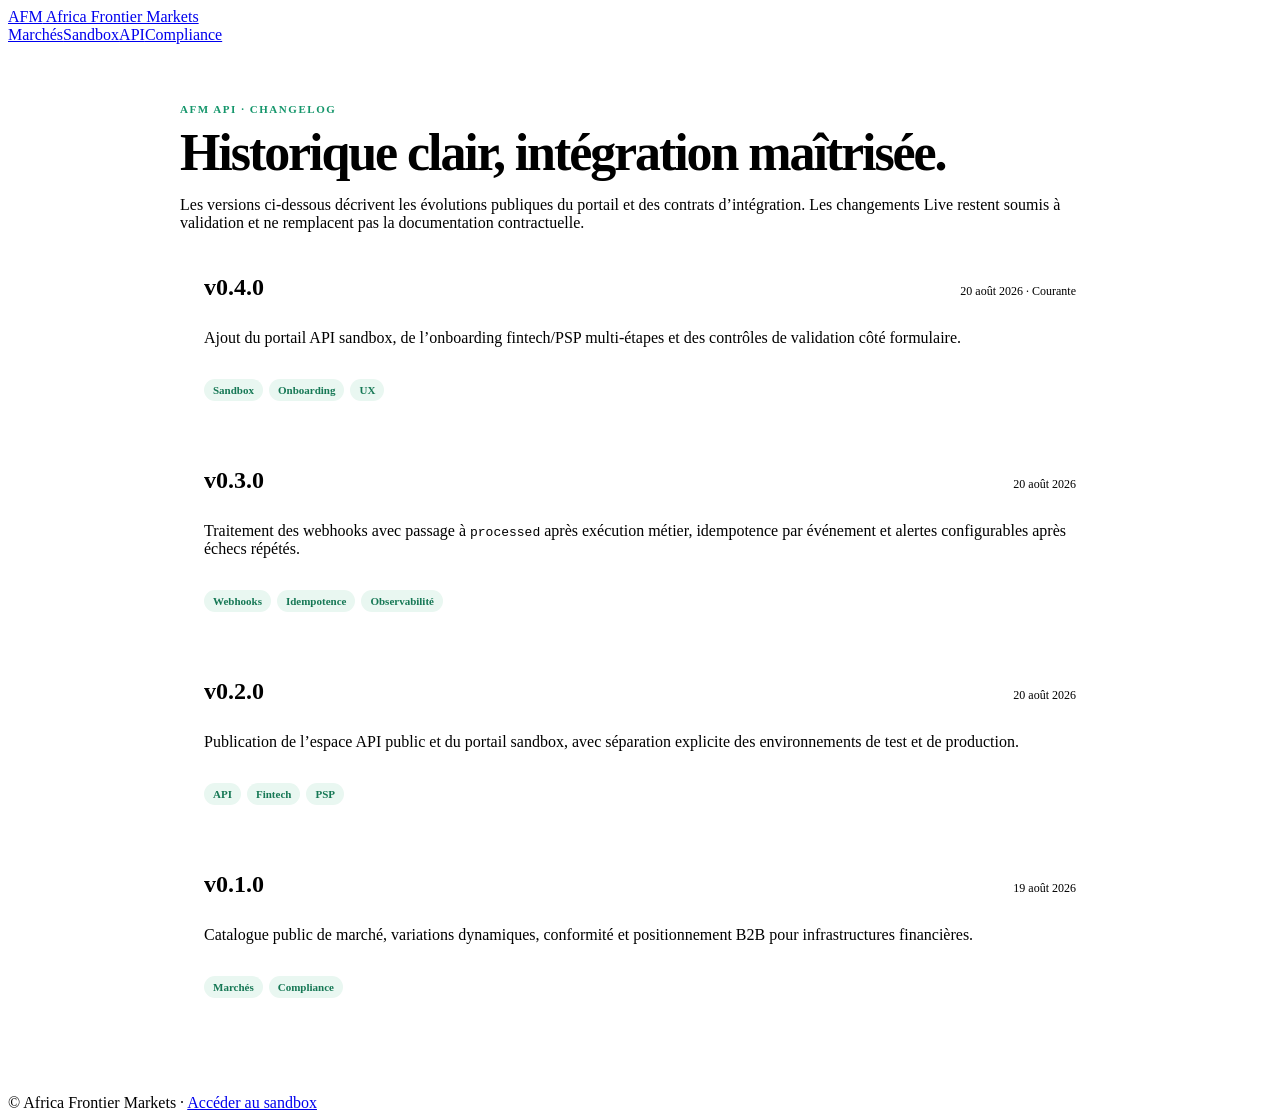
==== public/changelog.html @ 487e213a "feat: expose FrontierPay onboarding and API changelog" ====
<!doctype html>
<html lang="fr">
<head>
  <meta charset="utf-8" />
  <meta name="viewport" content="width=device-width, initial-scale=1" />
  <title>AFM API Changelog</title>
  <link rel="stylesheet" href="/static/afm-web.css" />
  <style>.log-wrap{max-width:920px;margin:0 auto;padding:48px 24px 72px}.log-kicker{color:#15966b;font-size:11px;font-weight:850;letter-spacing:.14em;text-transform:uppercase}.log-title{font-size:clamp(30px,5vw,52px);line-height:1.03;letter-spacing:-.04em;margin:10px 0 14px}.log-card{background:#fff;border:1px solid var(--line);border-radius:16px;padding:24px;margin-top:18px}.log-card header{display:flex;justify-content:space-between;gap:15px;align-items:baseline;border-bottom:1px solid var(--line);padding-bottom:12px}.log-card h2{margin:0}.log-date{font-size:12px;color:var(--muted)}.log-tag{display:inline-block;margin:16px 6px 0 0;padding:5px 9px;border-radius:999px;background:#e9f7f1;color:#167855;font-size:11px;font-weight:850}.log-muted{color:var(--muted)}@media(max-width:700px){.log-wrap{padding:32px 15px 54px}.log-card header{display:block}.log-date{display:block;margin-top:6px}}</style>
</head>
<body>
<header class="topbar"><div class="shell nav"><a href="/" class="brand"><span>AFM</span> Africa Frontier Markets</a><nav><a href="/">Marchés</a><a href="/sandbox">Sandbox</a><a href="/#api">API</a><a href="/#compliance">Compliance</a></nav></div></header>
<main class="log-wrap"><p class="log-kicker">AFM API · CHANGELOG</p><h1 class="log-title">Historique clair, intégration maîtrisée.</h1><p class="log-muted">Les versions ci-dessous décrivent les évolutions publiques du portail et des contrats d’intégration. Les changements Live restent soumis à validation et ne remplacent pas la documentation contractuelle.</p>
<section class="log-card"><header><h2>v0.4.0</h2><span class="log-date">20 août 2026 · Courante</span></header><p>Ajout du portail API sandbox, de l’onboarding fintech/PSP multi-étapes et des contrôles de validation côté formulaire.</p><span class="log-tag">Sandbox</span><span class="log-tag">Onboarding</span><span class="log-tag">UX</span></section>
<section class="log-card"><header><h2>v0.3.0</h2><span class="log-date">20 août 2026</span></header><p>Traitement des webhooks avec passage à <code>processed</code> après exécution métier, idempotence par événement et alertes configurables après échecs répétés.</p><span class="log-tag">Webhooks</span><span class="log-tag">Idempotence</span><span class="log-tag">Observabilité</span></section>
<section class="log-card"><header><h2>v0.2.0</h2><span class="log-date">20 août 2026</span></header><p>Publication de l’espace API public et du portail sandbox, avec séparation explicite des environnements de test et de production.</p><span class="log-tag">API</span><span class="log-tag">Fintech</span><span class="log-tag">PSP</span></section>
<section class="log-card"><header><h2>v0.1.0</h2><span class="log-date">19 août 2026</span></header><p>Catalogue public de marché, variations dynamiques, conformité et positionnement B2B pour infrastructures financières.</p><span class="log-tag">Marchés</span><span class="log-tag">Compliance</span></section>
</main><footer class="site-footer"><div class="shell">© Africa Frontier Markets · <a href="/sandbox">Accéder au sandbox</a></div></footer>
</body>
</html>
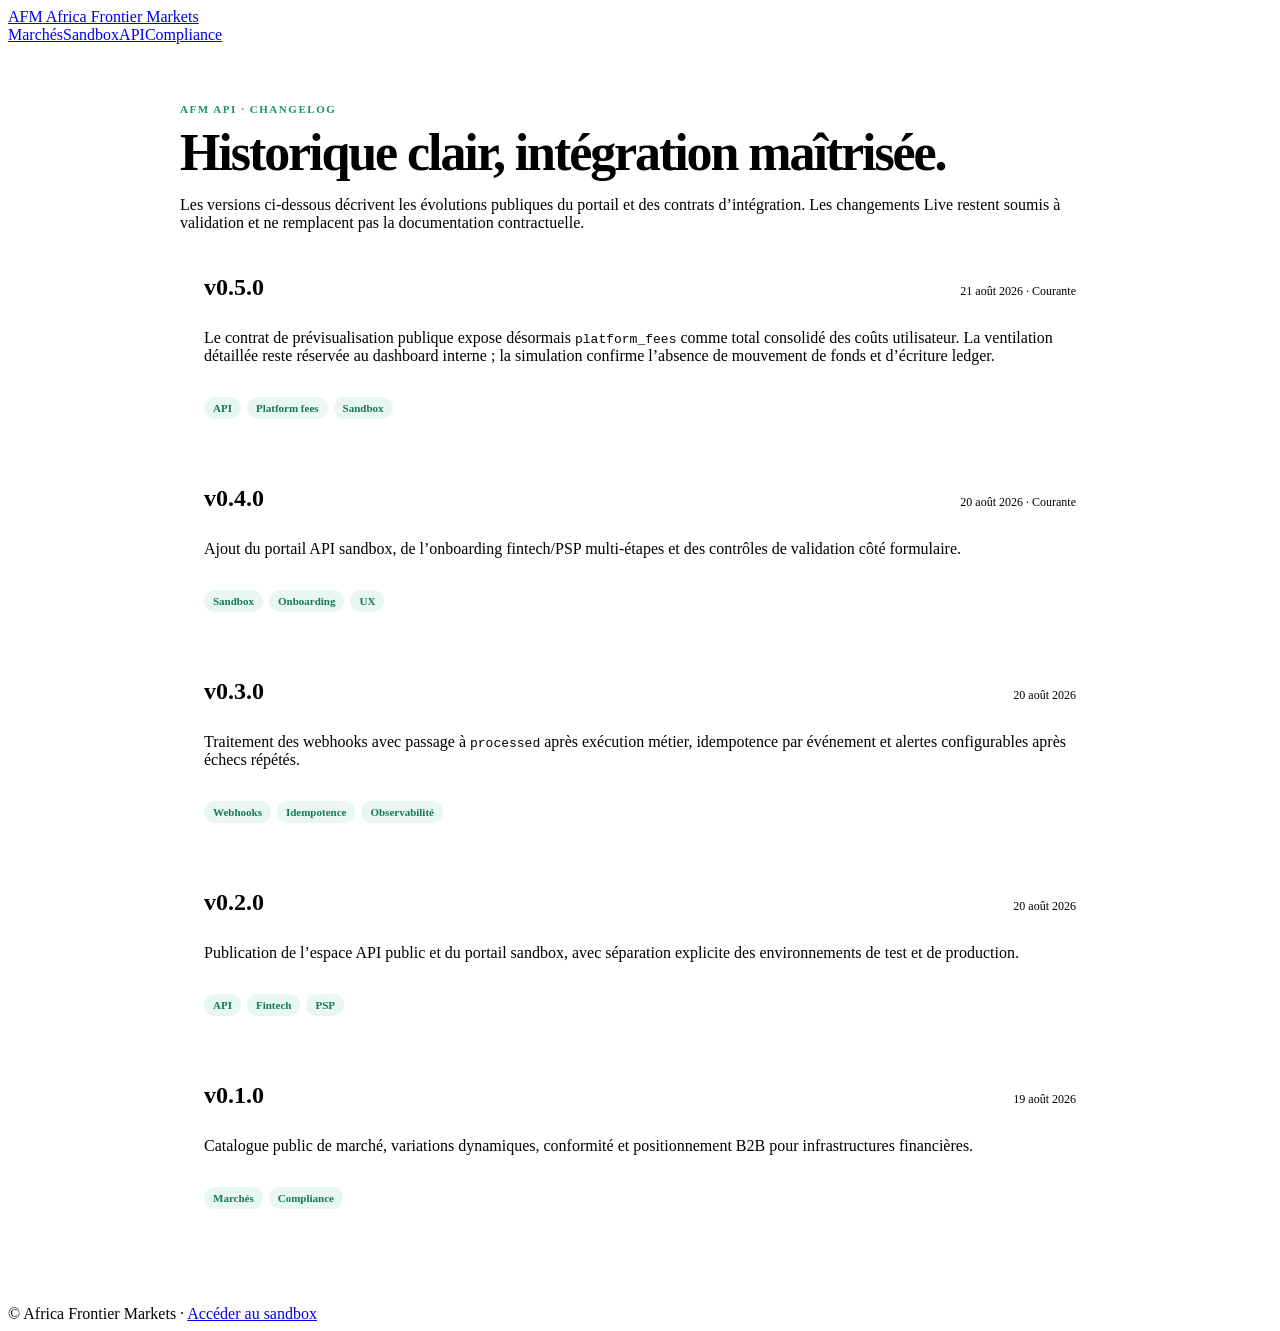
==== commit 8eeb5682: "docs: document consolidated platform fees" ====
--- a/public/changelog.html
+++ b/public/changelog.html
@@ -10,6 +10,7 @@
 <body>
 <header class="topbar"><div class="shell nav"><a href="/" class="brand"><span>AFM</span> Africa Frontier Markets</a><nav><a href="/">Marchés</a><a href="/sandbox">Sandbox</a><a href="/#api">API</a><a href="/#compliance">Compliance</a></nav></div></header>
 <main class="log-wrap"><p class="log-kicker">AFM API · CHANGELOG</p><h1 class="log-title">Historique clair, intégration maîtrisée.</h1><p class="log-muted">Les versions ci-dessous décrivent les évolutions publiques du portail et des contrats d’intégration. Les changements Live restent soumis à validation et ne remplacent pas la documentation contractuelle.</p>
+<section class="log-card"><header><h2>v0.5.0</h2><span class="log-date">21 août 2026 · Courante</span></header><p>Le contrat de prévisualisation publique expose désormais <code>platform_fees</code> comme total consolidé des coûts utilisateur. La ventilation détaillée reste réservée au dashboard interne ; la simulation confirme l’absence de mouvement de fonds et d’écriture ledger.</p><span class="log-tag">API</span><span class="log-tag">Platform fees</span><span class="log-tag">Sandbox</span></section>
 <section class="log-card"><header><h2>v0.4.0</h2><span class="log-date">20 août 2026 · Courante</span></header><p>Ajout du portail API sandbox, de l’onboarding fintech/PSP multi-étapes et des contrôles de validation côté formulaire.</p><span class="log-tag">Sandbox</span><span class="log-tag">Onboarding</span><span class="log-tag">UX</span></section>
 <section class="log-card"><header><h2>v0.3.0</h2><span class="log-date">20 août 2026</span></header><p>Traitement des webhooks avec passage à <code>processed</code> après exécution métier, idempotence par événement et alertes configurables après échecs répétés.</p><span class="log-tag">Webhooks</span><span class="log-tag">Idempotence</span><span class="log-tag">Observabilité</span></section>
 <section class="log-card"><header><h2>v0.2.0</h2><span class="log-date">20 août 2026</span></header><p>Publication de l’espace API public et du portail sandbox, avec séparation explicite des environnements de test et de production.</p><span class="log-tag">API</span><span class="log-tag">Fintech</span><span class="log-tag">PSP</span></section>
